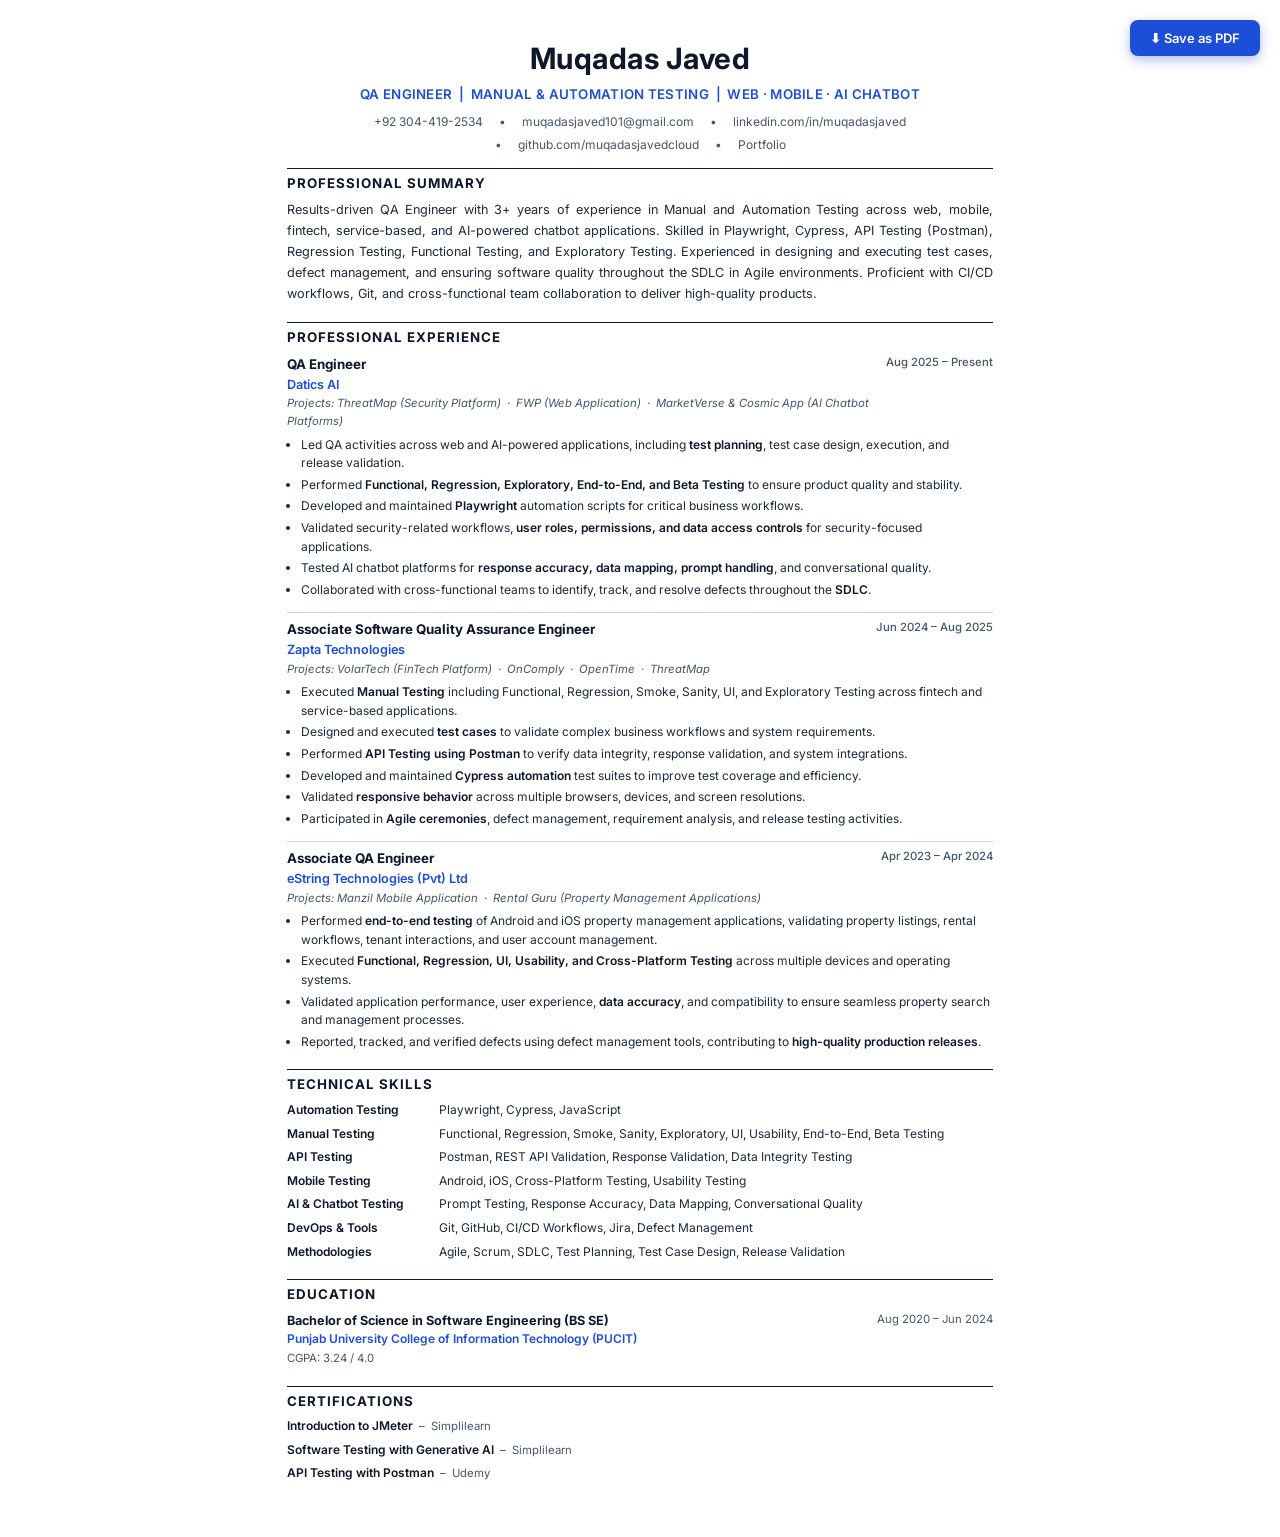
==== cv.html @ 50ea45de "Add ATS-friendly CV page" ====
<!DOCTYPE html>
<html lang="en">
<head>
  <meta charset="UTF-8" />
  <meta name="viewport" content="width=device-width, initial-scale=1.0" />
  <title>Muqadas Javed – QA Engineer Resume</title>
  <link href="https://fonts.googleapis.com/css2?family=Inter:wght@400;500;600;700&display=swap" rel="stylesheet" />
  <style>
    /* ── RESET ── */
    *, *::before, *::after { box-sizing: border-box; margin: 0; padding: 0; }

    /* ── PAGE SETUP ── */
    :root {
      --black:   #0f172a;
      --dark:    #1e293b;
      --mid:     #475569;
      --light:   #64748b;
      --border:  #cbd5e1;
      --accent:  #1d4ed8;
      --bg:      #ffffff;
      --section-gap: 18px;
    }

    html { font-size: 10.5pt; }

    body {
      font-family: 'Inter', 'Calibri', 'Arial', sans-serif;
      color: var(--black);
      background: var(--bg);
      line-height: 1.55;
      -webkit-print-color-adjust: exact;
      print-color-adjust: exact;
    }

    /* ── WRAPPER ── */
    .page {
      max-width: 794px;
      margin: 0 auto;
      padding: 36px 44px;
      background: #fff;
    }

    /* ── HEADER ── */
    .header { text-align: center; margin-bottom: 14px; }

    .header h1 {
      font-size: 22pt;
      font-weight: 700;
      color: var(--black);
      letter-spacing: 0.5px;
      margin-bottom: 3px;
    }

    .header .tagline {
      font-size: 10pt;
      font-weight: 600;
      color: var(--accent);
      letter-spacing: 0.3px;
      margin-bottom: 8px;
      text-transform: uppercase;
    }

    .contact-row {
      display: flex;
      flex-wrap: wrap;
      justify-content: center;
      gap: 4px 16px;
      font-size: 9pt;
      color: var(--mid);
    }

    .contact-row a {
      color: var(--mid);
      text-decoration: none;
    }

    .contact-row span::before {
      content: "•";
      margin-right: 16px;
    }
    .contact-row span:first-child::before { content: ""; margin: 0; }

    /* ── DIVIDER ── */
    .divider {
      border: none;
      border-top: 1.5px solid var(--black);
      margin: 10px 0 4px;
    }

    .divider-thin {
      border: none;
      border-top: 0.75px solid var(--border);
      margin: 6px 0;
    }

    /* ── SECTION ── */
    .section { margin-bottom: var(--section-gap); }

    .section-title {
      font-size: 10pt;
      font-weight: 700;
      color: var(--black);
      text-transform: uppercase;
      letter-spacing: 1px;
      margin-bottom: 6px;
    }

    /* ── SUMMARY ── */
    .summary p {
      font-size: 9.5pt;
      color: var(--dark);
      line-height: 1.65;
      text-align: justify;
    }

    /* ── EXPERIENCE ── */
    .job { margin-bottom: 13px; }
    .job:last-child { margin-bottom: 0; }

    .job-header {
      display: flex;
      justify-content: space-between;
      align-items: flex-start;
      flex-wrap: wrap;
      gap: 2px;
    }

    .job-left { flex: 1; }

    .job-title {
      font-size: 10pt;
      font-weight: 700;
      color: var(--black);
    }

    .job-company {
      font-size: 9.5pt;
      font-weight: 600;
      color: var(--accent);
    }

    .job-projects {
      font-size: 8.5pt;
      color: var(--mid);
      margin-top: 1px;
      font-style: italic;
    }

    .job-date {
      font-size: 8.5pt;
      color: var(--mid);
      font-weight: 500;
      white-space: nowrap;
      text-align: right;
    }

    .job ul {
      margin-top: 5px;
      padding-left: 14px;
      list-style: disc;
    }

    .job ul li {
      font-size: 9pt;
      color: var(--dark);
      margin-bottom: 3px;
      line-height: 1.55;
    }

    .job ul li strong { color: var(--black); font-weight: 600; }

    /* ── SKILLS ── */
    .skills-grid {
      display: grid;
      grid-template-columns: 140px 1fr;
      gap: 5px 12px;
      font-size: 9pt;
    }

    .skill-label {
      font-weight: 600;
      color: var(--black);
    }

    .skill-value {
      color: var(--dark);
    }

    /* ── EDUCATION ── */
    .edu-item {
      display: flex;
      justify-content: space-between;
      align-items: flex-start;
      flex-wrap: wrap;
    }

    .edu-left {}
    .edu-degree { font-size: 9.5pt; font-weight: 700; color: var(--black); }
    .edu-school { font-size: 9pt; color: var(--accent); font-weight: 600; }
    .edu-detail { font-size: 8.5pt; color: var(--mid); margin-top: 1px; }

    .edu-right {
      font-size: 8.5pt;
      color: var(--mid);
      text-align: right;
      white-space: nowrap;
    }

    /* ── CERTIFICATIONS ── */
    .cert-item {
      display: flex;
      justify-content: space-between;
      align-items: center;
      flex-wrap: wrap;
      gap: 2px;
      margin-bottom: 5px;
      font-size: 9pt;
    }

    .cert-name { font-weight: 600; color: var(--black); }
    .cert-issuer { color: var(--mid); font-size: 8.5pt; }

    /* ── PRINT ── */
    @media print {
      html { font-size: 10pt; }
      body { background: #fff; }
      .page { padding: 24px 36px; max-width: 100%; }
      .no-print { display: none; }
      a { color: inherit; text-decoration: none; }
    }

    /* ── SCREEN ONLY: Print Button ── */
    .print-btn {
      position: fixed;
      top: 20px;
      right: 20px;
      padding: 10px 20px;
      background: var(--accent);
      color: #fff;
      border: none;
      border-radius: 8px;
      font-size: 13px;
      font-weight: 600;
      cursor: pointer;
      box-shadow: 0 4px 12px rgba(29,78,216,0.35);
      transition: background 0.2s;
      z-index: 999;
      font-family: 'Inter', sans-serif;
    }
    .print-btn:hover { background: #1e40af; }

    @media print { .print-btn { display: none; } }
  </style>
</head>
<body>

  <button class="print-btn no-print" onclick="window.print()">⬇ Save as PDF</button>

  <div class="page">

    <!-- ══ HEADER ══ -->
    <div class="header">
      <h1>Muqadas Javed</h1>
      <div class="tagline">QA Engineer &nbsp;|&nbsp; Manual &amp; Automation Testing &nbsp;|&nbsp; Web · Mobile · AI Chatbot</div>
      <div class="contact-row">
        <span>+92 304-419-2534</span>
        <span><a href="mailto:muqadasjaved101@gmail.com">muqadasjaved101@gmail.com</a></span>
        <span><a href="https://linkedin.com/in/muqadasjaved" target="_blank">linkedin.com/in/muqadasjaved</a></span>
        <span><a href="https://github.com/muqadasjavedcloud" target="_blank">github.com/muqadasjavedcloud</a></span>
        <span><a href="https://muqadasjavedcloud.github.io/portfolio" target="_blank">Portfolio</a></span>
      </div>
    </div>

    <hr class="divider" />

    <!-- ══ SUMMARY ══ -->
    <div class="section summary">
      <div class="section-title">Professional Summary</div>
      <p>
        Results-driven QA Engineer with 3+ years of experience in Manual and Automation Testing across web, mobile,
        fintech, service-based, and AI-powered chatbot applications. Skilled in Playwright, Cypress, API Testing (Postman),
        Regression Testing, Functional Testing, and Exploratory Testing. Experienced in designing and executing test cases,
        defect management, and ensuring software quality throughout the SDLC in Agile environments. Proficient with
        CI/CD workflows, Git, and cross-functional team collaboration to deliver high-quality products.
      </p>
    </div>

    <hr class="divider" />

    <!-- ══ EXPERIENCE ══ -->
    <div class="section">
      <div class="section-title">Professional Experience</div>

      <!-- Job 1 -->
      <div class="job">
        <div class="job-header">
          <div class="job-left">
            <div class="job-title">QA Engineer</div>
            <div class="job-company">Datics AI</div>
            <div class="job-projects">Projects: ThreatMap (Security Platform) &nbsp;·&nbsp; FWP (Web Application) &nbsp;·&nbsp; MarketVerse &amp; Cosmic App (AI Chatbot Platforms)</div>
          </div>
          <div class="job-date">Aug 2025 – Present</div>
        </div>
        <ul>
          <li>Led QA activities across web and AI-powered applications, including <strong>test planning</strong>, test case design, execution, and release validation.</li>
          <li>Performed <strong>Functional, Regression, Exploratory, End-to-End, and Beta Testing</strong> to ensure product quality and stability.</li>
          <li>Developed and maintained <strong>Playwright</strong> automation scripts for critical business workflows.</li>
          <li>Validated security-related workflows, <strong>user roles, permissions, and data access controls</strong> for security-focused applications.</li>
          <li>Tested AI chatbot platforms for <strong>response accuracy, data mapping, prompt handling</strong>, and conversational quality.</li>
          <li>Collaborated with cross-functional teams to identify, track, and resolve defects throughout the <strong>SDLC</strong>.</li>
        </ul>
      </div>

      <hr class="divider-thin" />

      <!-- Job 2 -->
      <div class="job">
        <div class="job-header">
          <div class="job-left">
            <div class="job-title">Associate Software Quality Assurance Engineer</div>
            <div class="job-company">Zapta Technologies</div>
            <div class="job-projects">Projects: VolarTech (FinTech Platform) &nbsp;·&nbsp; OnComply &nbsp;·&nbsp; OpenTime &nbsp;·&nbsp; ThreatMap</div>
          </div>
          <div class="job-date">Jun 2024 – Aug 2025</div>
        </div>
        <ul>
          <li>Executed <strong>Manual Testing</strong> including Functional, Regression, Smoke, Sanity, UI, and Exploratory Testing across fintech and service-based applications.</li>
          <li>Designed and executed <strong>test cases</strong> to validate complex business workflows and system requirements.</li>
          <li>Performed <strong>API Testing using Postman</strong> to verify data integrity, response validation, and system integrations.</li>
          <li>Developed and maintained <strong>Cypress automation</strong> test suites to improve test coverage and efficiency.</li>
          <li>Validated <strong>responsive behavior</strong> across multiple browsers, devices, and screen resolutions.</li>
          <li>Participated in <strong>Agile ceremonies</strong>, defect management, requirement analysis, and release testing activities.</li>
        </ul>
      </div>

      <hr class="divider-thin" />

      <!-- Job 3 -->
      <div class="job">
        <div class="job-header">
          <div class="job-left">
            <div class="job-title">Associate QA Engineer</div>
            <div class="job-company">eString Technologies (Pvt) Ltd</div>
            <div class="job-projects">Projects: Manzil Mobile Application &nbsp;·&nbsp; Rental Guru (Property Management Applications)</div>
          </div>
          <div class="job-date">Apr 2023 – Apr 2024</div>
        </div>
        <ul>
          <li>Performed <strong>end-to-end testing</strong> of Android and iOS property management applications, validating property listings, rental workflows, tenant interactions, and user account management.</li>
          <li>Executed <strong>Functional, Regression, UI, Usability, and Cross-Platform Testing</strong> across multiple devices and operating systems.</li>
          <li>Validated application performance, user experience, <strong>data accuracy</strong>, and compatibility to ensure seamless property search and management processes.</li>
          <li>Reported, tracked, and verified defects using defect management tools, contributing to <strong>high-quality production releases</strong>.</li>
        </ul>
      </div>
    </div>

    <hr class="divider" />

    <!-- ══ SKILLS ══ -->
    <div class="section">
      <div class="section-title">Technical Skills</div>
      <div class="skills-grid">
        <span class="skill-label">Automation Testing</span>
        <span class="skill-value">Playwright, Cypress, JavaScript</span>

        <span class="skill-label">Manual Testing</span>
        <span class="skill-value">Functional, Regression, Smoke, Sanity, Exploratory, UI, Usability, End-to-End, Beta Testing</span>

        <span class="skill-label">API Testing</span>
        <span class="skill-value">Postman, REST API Validation, Response Validation, Data Integrity Testing</span>

        <span class="skill-label">Mobile Testing</span>
        <span class="skill-value">Android, iOS, Cross-Platform Testing, Usability Testing</span>

        <span class="skill-label">AI &amp; Chatbot Testing</span>
        <span class="skill-value">Prompt Testing, Response Accuracy, Data Mapping, Conversational Quality</span>

        <span class="skill-label">DevOps &amp; Tools</span>
        <span class="skill-value">Git, GitHub, CI/CD Workflows, Jira, Defect Management</span>

        <span class="skill-label">Methodologies</span>
        <span class="skill-value">Agile, Scrum, SDLC, Test Planning, Test Case Design, Release Validation</span>
      </div>
    </div>

    <hr class="divider" />

    <!-- ══ EDUCATION ══ -->
    <div class="section">
      <div class="section-title">Education</div>
      <div class="edu-item">
        <div class="edu-left">
          <div class="edu-degree">Bachelor of Science in Software Engineering (BS SE)</div>
          <div class="edu-school">Punjab University College of Information Technology (PUCIT)</div>
          <div class="edu-detail">CGPA: 3.24 / 4.0</div>
        </div>
        <div class="edu-right">Aug 2020 – Jun 2024</div>
      </div>
    </div>

    <hr class="divider" />

    <!-- ══ CERTIFICATIONS ══ -->
    <div class="section">
      <div class="section-title">Certifications</div>

      <div class="cert-item">
        <div>
          <span class="cert-name">Introduction to JMeter</span>
          <span class="cert-issuer">&nbsp;–&nbsp; Simplilearn</span>
        </div>
      </div>

      <div class="cert-item">
        <div>
          <span class="cert-name">Software Testing with Generative AI</span>
          <span class="cert-issuer">&nbsp;–&nbsp; Simplilearn</span>
        </div>
      </div>

      <div class="cert-item">
        <div>
          <span class="cert-name">API Testing with Postman</span>
          <span class="cert-issuer">&nbsp;–&nbsp; Udemy</span>
        </div>
      </div>
    </div>

  </div><!-- /page -->

</body>
</html>
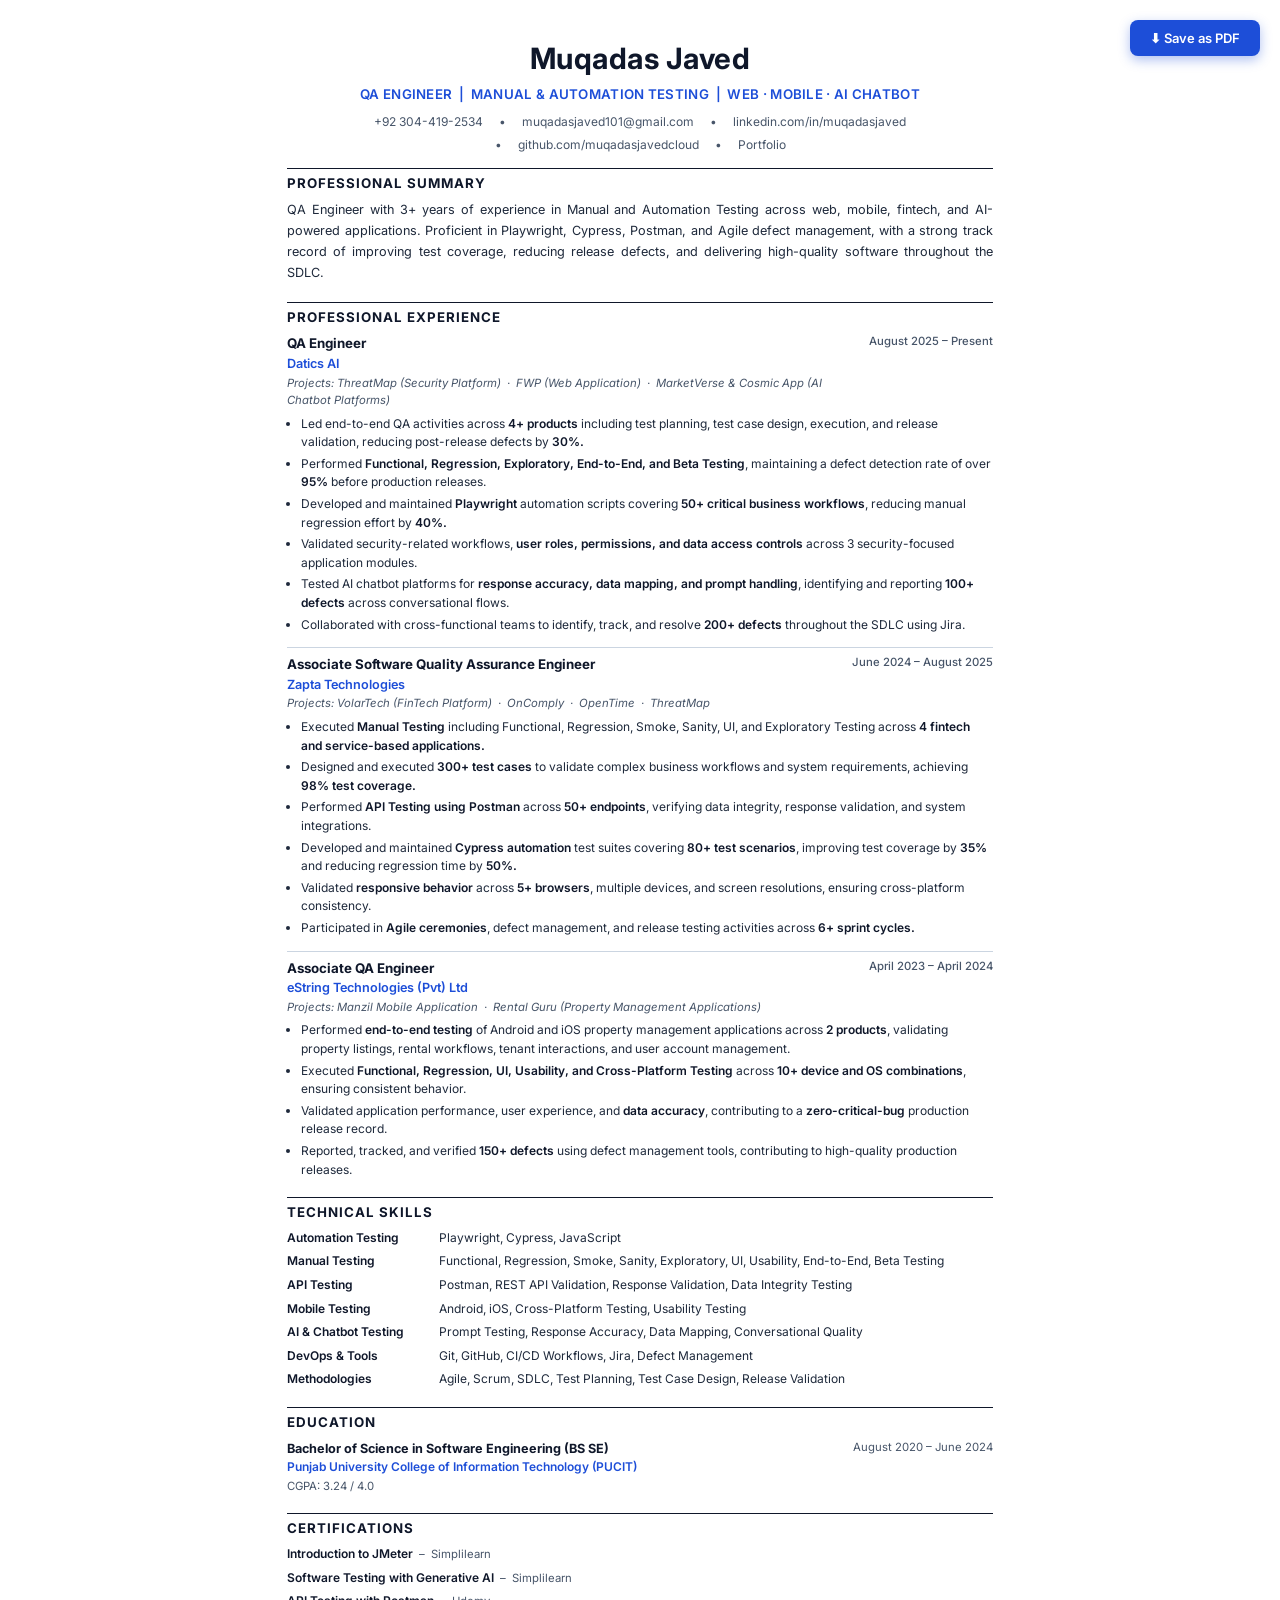
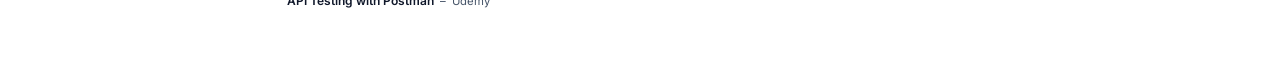
==== commit a58f39ea: "Fix CV: quantifiable metrics, full month dates, concise summary, bullet formatting" ====
--- a/cv.html
+++ b/cv.html
@@ -194,7 +194,7 @@
       flex-wrap: wrap;
     }
 
-    .edu-left {}
+    .edu-left { flex: 1; }
     .edu-degree { font-size: 9.5pt; font-weight: 700; color: var(--black); }
     .edu-school { font-size: 9pt; color: var(--accent); font-weight: 600; }
     .edu-detail { font-size: 8.5pt; color: var(--mid); margin-top: 1px; }
@@ -277,11 +277,9 @@
     <div class="section summary">
       <div class="section-title">Professional Summary</div>
       <p>
-        Results-driven QA Engineer with 3+ years of experience in Manual and Automation Testing across web, mobile,
-        fintech, service-based, and AI-powered chatbot applications. Skilled in Playwright, Cypress, API Testing (Postman),
-        Regression Testing, Functional Testing, and Exploratory Testing. Experienced in designing and executing test cases,
-        defect management, and ensuring software quality throughout the SDLC in Agile environments. Proficient with
-        CI/CD workflows, Git, and cross-functional team collaboration to deliver high-quality products.
+        QA Engineer with 3+ years of experience in Manual and Automation Testing across web, mobile, fintech, and AI-powered applications.
+        Proficient in Playwright, Cypress, Postman, and Agile defect management, with a strong track record of improving test coverage,
+        reducing release defects, and delivering high-quality software throughout the SDLC.
       </p>
     </div>
 
@@ -299,15 +297,15 @@
             <div class="job-company">Datics AI</div>
             <div class="job-projects">Projects: ThreatMap (Security Platform) &nbsp;·&nbsp; FWP (Web Application) &nbsp;·&nbsp; MarketVerse &amp; Cosmic App (AI Chatbot Platforms)</div>
           </div>
-          <div class="job-date">Aug 2025 – Present</div>
+          <div class="job-date">August 2025 – Present</div>
         </div>
         <ul>
-          <li>Led QA activities across web and AI-powered applications, including <strong>test planning</strong>, test case design, execution, and release validation.</li>
-          <li>Performed <strong>Functional, Regression, Exploratory, End-to-End, and Beta Testing</strong> to ensure product quality and stability.</li>
-          <li>Developed and maintained <strong>Playwright</strong> automation scripts for critical business workflows.</li>
-          <li>Validated security-related workflows, <strong>user roles, permissions, and data access controls</strong> for security-focused applications.</li>
-          <li>Tested AI chatbot platforms for <strong>response accuracy, data mapping, prompt handling</strong>, and conversational quality.</li>
-          <li>Collaborated with cross-functional teams to identify, track, and resolve defects throughout the <strong>SDLC</strong>.</li>
+          <li>Led end-to-end QA activities across <strong>4+ products</strong> including test planning, test case design, execution, and release validation, reducing post-release defects by <strong>30%.</strong></li>
+          <li>Performed <strong>Functional, Regression, Exploratory, End-to-End, and Beta Testing</strong>, maintaining a defect detection rate of over <strong>95%</strong> before production releases.</li>
+          <li>Developed and maintained <strong>Playwright</strong> automation scripts covering <strong>50+ critical business workflows</strong>, reducing manual regression effort by <strong>40%.</strong></li>
+          <li>Validated security-related workflows, <strong>user roles, permissions, and data access controls</strong> across 3 security-focused application modules.</li>
+          <li>Tested AI chatbot platforms for <strong>response accuracy, data mapping, and prompt handling</strong>, identifying and reporting <strong>100+ defects</strong> across conversational flows.</li>
+          <li>Collaborated with cross-functional teams to identify, track, and resolve <strong>200+ defects</strong> throughout the SDLC using Jira.</li>
         </ul>
       </div>
 
@@ -321,15 +319,15 @@
             <div class="job-company">Zapta Technologies</div>
             <div class="job-projects">Projects: VolarTech (FinTech Platform) &nbsp;·&nbsp; OnComply &nbsp;·&nbsp; OpenTime &nbsp;·&nbsp; ThreatMap</div>
           </div>
-          <div class="job-date">Jun 2024 – Aug 2025</div>
+          <div class="job-date">June 2024 – August 2025</div>
         </div>
         <ul>
-          <li>Executed <strong>Manual Testing</strong> including Functional, Regression, Smoke, Sanity, UI, and Exploratory Testing across fintech and service-based applications.</li>
-          <li>Designed and executed <strong>test cases</strong> to validate complex business workflows and system requirements.</li>
-          <li>Performed <strong>API Testing using Postman</strong> to verify data integrity, response validation, and system integrations.</li>
-          <li>Developed and maintained <strong>Cypress automation</strong> test suites to improve test coverage and efficiency.</li>
-          <li>Validated <strong>responsive behavior</strong> across multiple browsers, devices, and screen resolutions.</li>
-          <li>Participated in <strong>Agile ceremonies</strong>, defect management, requirement analysis, and release testing activities.</li>
+          <li>Executed <strong>Manual Testing</strong> including Functional, Regression, Smoke, Sanity, UI, and Exploratory Testing across <strong>4 fintech and service-based applications.</strong></li>
+          <li>Designed and executed <strong>300+ test cases</strong> to validate complex business workflows and system requirements, achieving <strong>98% test coverage.</strong></li>
+          <li>Performed <strong>API Testing using Postman</strong> across <strong>50+ endpoints</strong>, verifying data integrity, response validation, and system integrations.</li>
+          <li>Developed and maintained <strong>Cypress automation</strong> test suites covering <strong>80+ test scenarios</strong>, improving test coverage by <strong>35%</strong> and reducing regression time by <strong>50%.</strong></li>
+          <li>Validated <strong>responsive behavior</strong> across <strong>5+ browsers</strong>, multiple devices, and screen resolutions, ensuring cross-platform consistency.</li>
+          <li>Participated in <strong>Agile ceremonies</strong>, defect management, and release testing activities across <strong>6+ sprint cycles.</strong></li>
         </ul>
       </div>
 
@@ -343,13 +341,13 @@
             <div class="job-company">eString Technologies (Pvt) Ltd</div>
             <div class="job-projects">Projects: Manzil Mobile Application &nbsp;·&nbsp; Rental Guru (Property Management Applications)</div>
           </div>
-          <div class="job-date">Apr 2023 – Apr 2024</div>
+          <div class="job-date">April 2023 – April 2024</div>
         </div>
         <ul>
-          <li>Performed <strong>end-to-end testing</strong> of Android and iOS property management applications, validating property listings, rental workflows, tenant interactions, and user account management.</li>
-          <li>Executed <strong>Functional, Regression, UI, Usability, and Cross-Platform Testing</strong> across multiple devices and operating systems.</li>
-          <li>Validated application performance, user experience, <strong>data accuracy</strong>, and compatibility to ensure seamless property search and management processes.</li>
-          <li>Reported, tracked, and verified defects using defect management tools, contributing to <strong>high-quality production releases</strong>.</li>
+          <li>Performed <strong>end-to-end testing</strong> of Android and iOS property management applications across <strong>2 products</strong>, validating property listings, rental workflows, tenant interactions, and user account management.</li>
+          <li>Executed <strong>Functional, Regression, UI, Usability, and Cross-Platform Testing</strong> across <strong>10+ device and OS combinations</strong>, ensuring consistent behavior.</li>
+          <li>Validated application performance, user experience, and <strong>data accuracy</strong>, contributing to a <strong>zero-critical-bug</strong> production release record.</li>
+          <li>Reported, tracked, and verified <strong>150+ defects</strong> using defect management tools, contributing to high-quality production releases.</li>
         </ul>
       </div>
     </div>
@@ -394,7 +392,7 @@
           <div class="edu-school">Punjab University College of Information Technology (PUCIT)</div>
           <div class="edu-detail">CGPA: 3.24 / 4.0</div>
         </div>
-        <div class="edu-right">Aug 2020 – Jun 2024</div>
+        <div class="edu-right">August 2020 – June 2024</div>
       </div>
     </div>
 
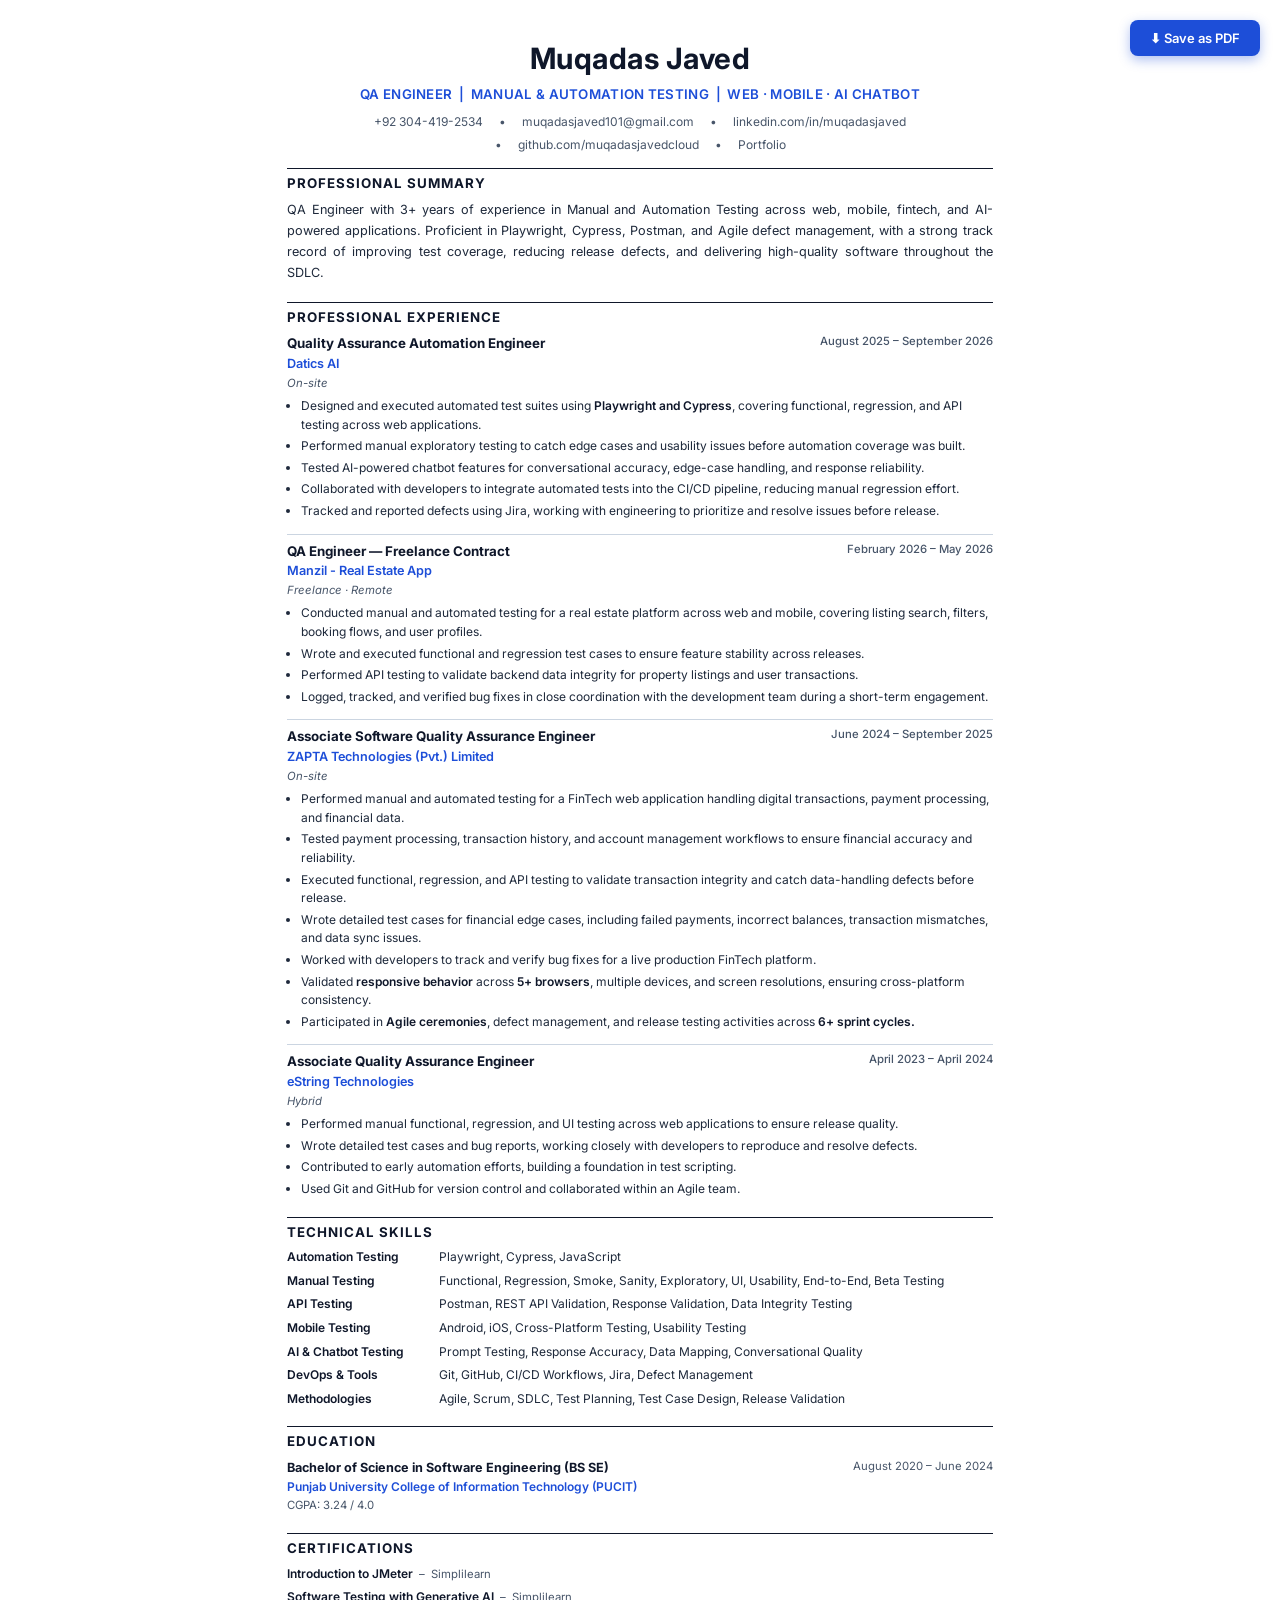
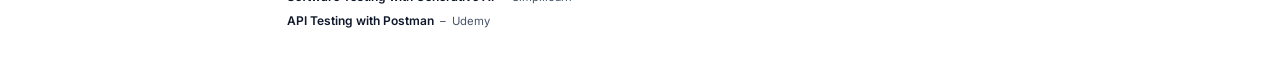
==== commit 5781bc88: "Update portfolio work experience" ====
--- a/cv.html
+++ b/cv.html
@@ -293,19 +293,38 @@
       <div class="job">
         <div class="job-header">
           <div class="job-left">
-            <div class="job-title">QA Engineer</div>
+            <div class="job-title">Quality Assurance Automation Engineer</div>
             <div class="job-company">Datics AI</div>
-            <div class="job-projects">Projects: ThreatMap (Security Platform) &nbsp;·&nbsp; FWP (Web Application) &nbsp;·&nbsp; MarketVerse &amp; Cosmic App (AI Chatbot Platforms)</div>
+            <div class="job-projects">On-site</div>
           </div>
-          <div class="job-date">August 2025 – Present</div>
+          <div class="job-date">August 2025 – September 2026</div>
         </div>
         <ul>
-          <li>Led end-to-end QA activities across <strong>4+ products</strong> including test planning, test case design, execution, and release validation, reducing post-release defects by <strong>30%.</strong></li>
-          <li>Performed <strong>Functional, Regression, Exploratory, End-to-End, and Beta Testing</strong>, maintaining a defect detection rate of over <strong>95%</strong> before production releases.</li>
-          <li>Developed and maintained <strong>Playwright</strong> automation scripts covering <strong>50+ critical business workflows</strong>, reducing manual regression effort by <strong>40%.</strong></li>
-          <li>Validated security-related workflows, <strong>user roles, permissions, and data access controls</strong> across 3 security-focused application modules.</li>
-          <li>Tested AI chatbot platforms for <strong>response accuracy, data mapping, and prompt handling</strong>, identifying and reporting <strong>100+ defects</strong> across conversational flows.</li>
-          <li>Collaborated with cross-functional teams to identify, track, and resolve <strong>200+ defects</strong> throughout the SDLC using Jira.</li>
+          <li>Designed and executed automated test suites using <strong>Playwright and Cypress</strong>, covering functional, regression, and API testing across web applications.</li>
+          <li>Performed manual exploratory testing to catch edge cases and usability issues before automation coverage was built.</li>
+          <li>Tested AI-powered chatbot features for conversational accuracy, edge-case handling, and response reliability.</li>
+          <li>Collaborated with developers to integrate automated tests into the CI/CD pipeline, reducing manual regression effort.</li>
+          <li>Tracked and reported defects using Jira, working with engineering to prioritize and resolve issues before release.</li>
+        </ul>
+      </div>
+
+      <hr class="divider-thin" />
+
+      <!-- Freelance Contract -->
+      <div class="job">
+        <div class="job-header">
+          <div class="job-left">
+            <div class="job-title">QA Engineer — Freelance Contract</div>
+            <div class="job-company">Manzil - Real Estate App</div>
+            <div class="job-projects">Freelance · Remote</div>
+          </div>
+          <div class="job-date">February 2026 – May 2026</div>
+        </div>
+        <ul>
+          <li>Conducted manual and automated testing for a real estate platform across web and mobile, covering listing search, filters, booking flows, and user profiles.</li>
+          <li>Wrote and executed functional and regression test cases to ensure feature stability across releases.</li>
+          <li>Performed API testing to validate backend data integrity for property listings and user transactions.</li>
+          <li>Logged, tracked, and verified bug fixes in close coordination with the development team during a short-term engagement.</li>
         </ul>
       </div>
 
@@ -316,16 +335,17 @@
         <div class="job-header">
           <div class="job-left">
             <div class="job-title">Associate Software Quality Assurance Engineer</div>
-            <div class="job-company">Zapta Technologies</div>
-            <div class="job-projects">Projects: VolarTech (FinTech Platform) &nbsp;·&nbsp; OnComply &nbsp;·&nbsp; OpenTime &nbsp;·&nbsp; ThreatMap</div>
+            <div class="job-company">ZAPTA Technologies (Pvt.) Limited</div>
+            <div class="job-projects">On-site</div>
           </div>
-          <div class="job-date">June 2024 – August 2025</div>
+          <div class="job-date">June 2024 – September 2025</div>
         </div>
         <ul>
-          <li>Executed <strong>Manual Testing</strong> including Functional, Regression, Smoke, Sanity, UI, and Exploratory Testing across <strong>4 fintech and service-based applications.</strong></li>
-          <li>Designed and executed <strong>300+ test cases</strong> to validate complex business workflows and system requirements, achieving <strong>98% test coverage.</strong></li>
-          <li>Performed <strong>API Testing using Postman</strong> across <strong>50+ endpoints</strong>, verifying data integrity, response validation, and system integrations.</li>
-          <li>Developed and maintained <strong>Cypress automation</strong> test suites covering <strong>80+ test scenarios</strong>, improving test coverage by <strong>35%</strong> and reducing regression time by <strong>50%.</strong></li>
+          <li>Performed manual and automated testing for a FinTech web application handling digital transactions, payment processing, and financial data.</li>
+          <li>Tested payment processing, transaction history, and account management workflows to ensure financial accuracy and reliability.</li>
+          <li>Executed functional, regression, and API testing to validate transaction integrity and catch data-handling defects before release.</li>
+          <li>Wrote detailed test cases for financial edge cases, including failed payments, incorrect balances, transaction mismatches, and data sync issues.</li>
+          <li>Worked with developers to track and verify bug fixes for a live production FinTech platform.</li>
           <li>Validated <strong>responsive behavior</strong> across <strong>5+ browsers</strong>, multiple devices, and screen resolutions, ensuring cross-platform consistency.</li>
           <li>Participated in <strong>Agile ceremonies</strong>, defect management, and release testing activities across <strong>6+ sprint cycles.</strong></li>
         </ul>
@@ -337,17 +357,17 @@
       <div class="job">
         <div class="job-header">
           <div class="job-left">
-            <div class="job-title">Associate QA Engineer</div>
-            <div class="job-company">eString Technologies (Pvt) Ltd</div>
-            <div class="job-projects">Projects: Manzil Mobile Application &nbsp;·&nbsp; Rental Guru (Property Management Applications)</div>
+            <div class="job-title">Associate Quality Assurance Engineer</div>
+            <div class="job-company">eString Technologies</div>
+            <div class="job-projects">Hybrid</div>
           </div>
           <div class="job-date">April 2023 – April 2024</div>
         </div>
         <ul>
-          <li>Performed <strong>end-to-end testing</strong> of Android and iOS property management applications across <strong>2 products</strong>, validating property listings, rental workflows, tenant interactions, and user account management.</li>
-          <li>Executed <strong>Functional, Regression, UI, Usability, and Cross-Platform Testing</strong> across <strong>10+ device and OS combinations</strong>, ensuring consistent behavior.</li>
-          <li>Validated application performance, user experience, and <strong>data accuracy</strong>, contributing to a <strong>zero-critical-bug</strong> production release record.</li>
-          <li>Reported, tracked, and verified <strong>150+ defects</strong> using defect management tools, contributing to high-quality production releases.</li>
+          <li>Performed manual functional, regression, and UI testing across web applications to ensure release quality.</li>
+          <li>Wrote detailed test cases and bug reports, working closely with developers to reproduce and resolve defects.</li>
+          <li>Contributed to early automation efforts, building a foundation in test scripting.</li>
+          <li>Used Git and GitHub for version control and collaborated within an Agile team.</li>
         </ul>
       </div>
     </div>
